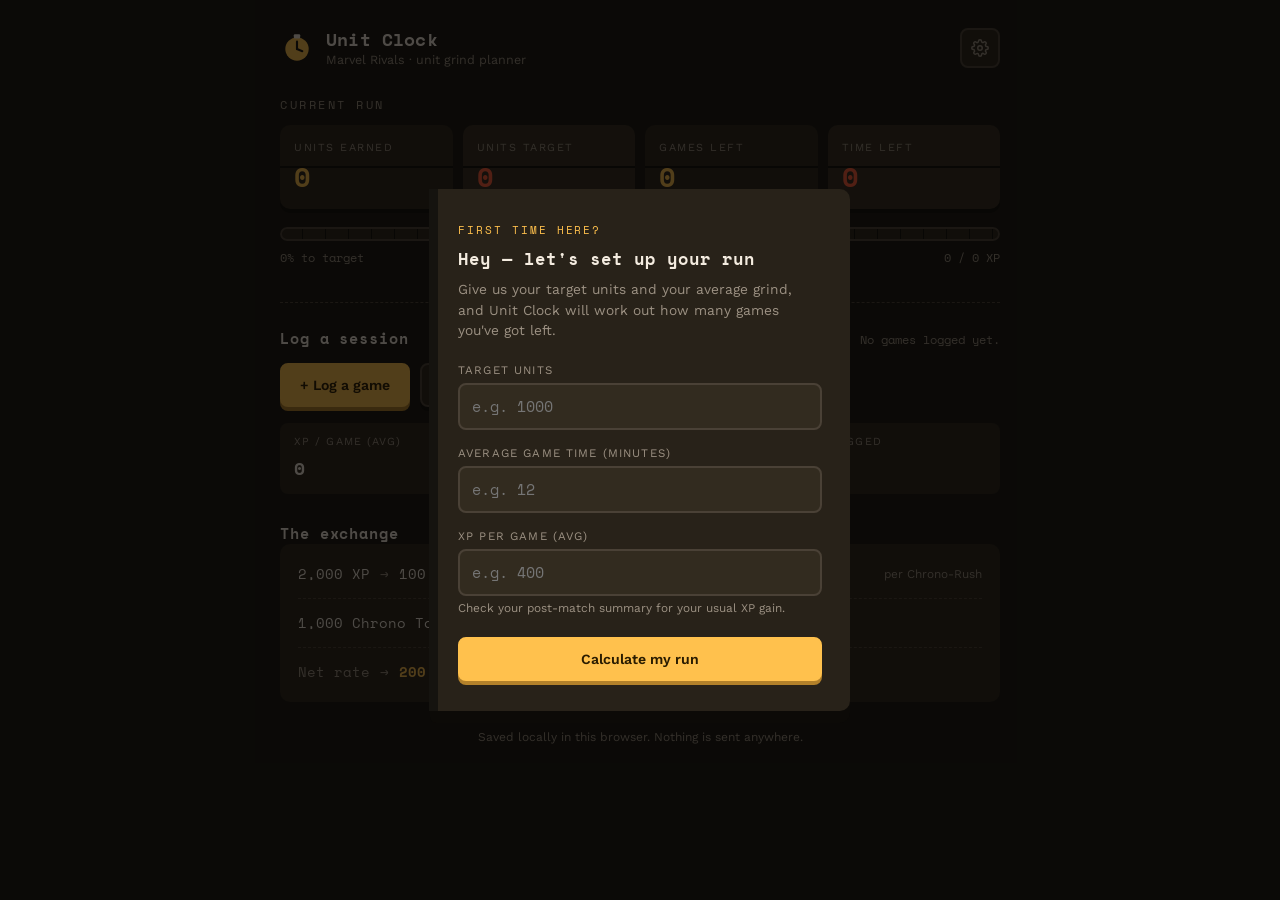
==== index.html @ 7a9c3007 "final files." ====
<!DOCTYPE html>
<html lang="en">
<head>
<meta charset="UTF-8">
<meta name="viewport" content="width=device-width, initial-scale=1.0">
<title>Unit Clock — Marvel Rivals Tracker</title>
<link rel="preconnect" href="https://fonts.googleapis.com">
<link rel="preconnect" href="https://fonts.gstatic.com" crossorigin>
<link href="https://fonts.googleapis.com/css2?family=Space+Mono:wght@400;700&family=Work+Sans:wght@400;500;600;700&display=swap" rel="stylesheet">
<link rel="stylesheet" href="style.css">
</head>
<body>

<div class="page">

  <header class="site-header">
    <div class="brand">
      <svg class="brand-mark" viewBox="0 0 32 32" fill="none" xmlns="http://www.w3.org/2000/svg">
        <circle cx="16" cy="17" r="11" fill="#FFC14D"/>
        <rect x="13" y="3" width="6" height="4" rx="1" fill="#F4ECE0"/>
        <line x1="16" y1="17" x2="16" y2="10" stroke="#15130F" stroke-width="2" stroke-linecap="round"/>
        <line x1="16" y1="17" x2="21" y2="19" stroke="#15130F" stroke-width="2" stroke-linecap="round"/>
      </svg>
      <div class="brand-text">
        <span class="brand-title">Unit Clock</span>
        <span class="brand-sub">Marvel Rivals &middot; unit grind planner</span>
      </div>
    </div>
    <button class="icon-btn" id="settingsBtn" aria-label="Edit your numbers" title="Edit your numbers">
      <svg viewBox="0 0 24 24" fill="none" stroke="currentColor" stroke-width="2" stroke-linecap="round" stroke-linejoin="round">
        <circle cx="12" cy="12" r="3"></circle>
        <path d="M19.4 15a1.65 1.65 0 0 0 .33 1.82l.06.06a2 2 0 1 1-2.83 2.83l-.06-.06a1.65 1.65 0 0 0-1.82-.33 1.65 1.65 0 0 0-1 1.51V21a2 2 0 1 1-4 0v-.09A1.65 1.65 0 0 0 9 19.4a1.65 1.65 0 0 0-1.82.33l-.06.06a2 2 0 1 1-2.83-2.83l.06-.06A1.65 1.65 0 0 0 4.6 15a1.65 1.65 0 0 0-1.51-1H3a2 2 0 1 1 0-4h.09A1.65 1.65 0 0 0 4.6 9a1.65 1.65 0 0 0-.33-1.82l-.06-.06A2 2 0 1 1 7.04 4.29l.06.06A1.65 1.65 0 0 0 9 4.6a1.65 1.65 0 0 0 1-1.51V3a2 2 0 1 1 4 0v.09a1.65 1.65 0 0 0 1 1.51 1.65 1.65 0 0 0 1.82-.33l.06-.06a2 2 0 1 1 2.83 2.83l-.06.06A1.65 1.65 0 0 0 19.4 9a1.65 1.65 0 0 0 1.51 1H21a2 2 0 1 1 0 4h-.09a1.65 1.65 0 0 0-1.51 1z"></path>
      </svg>
    </button>
  </header>

  <section class="board-section">
    <p class="eyebrow">Current run</p>

    <div class="flap-grid">
      <div class="flap-tile">
        <span class="flap-label">Units earned</span>
        <span class="flap-value" id="flapUnitsEarned">0</span>
      </div>
      <div class="flap-tile flap-tile--coral">
        <span class="flap-label">Units target</span>
        <span class="flap-value" id="flapUnitsTarget">0</span>
      </div>
      <div class="flap-tile">
        <span class="flap-label">Games left</span>
        <span class="flap-value" id="flapGamesLeft">0</span>
      </div>
      <div class="flap-tile flap-tile--coral">
        <span class="flap-label">Time left</span>
        <span class="flap-value" id="flapTimeLeft">0</span>
      </div>
    </div>

    <div class="progress-block">
      <div class="progress-track">
        <div class="progress-fill" id="progressFill"></div>
      </div>
      <div class="progress-meta">
        <span id="progressLabel">0% to target</span>
        <span id="progressXp">0 / 0 XP</span>
      </div>
    </div>
  </section>

  <section class="log-section">
    <div class="section-head">
      <h2>Log a session</h2>
      <p id="historyNote">No games logged yet.</p>
    </div>

    <div class="btn-row">
      <button class="btn btn-primary" id="logGameBtn">+ Log a game</button>
      <button class="btn btn-ghost" id="customToggle">Custom XP</button>
      <button class="btn btn-ghost" id="undoBtn" disabled>Undo last</button>
    </div>

    <div class="custom-row hidden" id="customRow">
      <input type="number" id="customXpInput" placeholder="XP earned this game" min="0">
      <button class="btn btn-primary" id="customSubmit">Add</button>
    </div>

    <div class="mini-stats">
      <div class="mini-stat">
        <span class="mini-label">XP / game (avg)</span>
        <span class="mini-value" id="statXpPerGame">0</span>
      </div>
      <div class="mini-stat">
        <span class="mini-label">Chrono tokens earned</span>
        <span class="mini-value mini-value--amber" id="statTokens">0</span>
      </div>
      <div class="mini-stat">
        <span class="mini-label">Games logged</span>
        <span class="mini-value" id="statGamesLogged">0</span>
      </div>
    </div>
  </section>

  <section class="exchange-section">
    <h2>The exchange</h2>
    <div class="ticket">
      <div class="ticket-row">
        <span class="ticket-left">2,000 XP</span>
        <span class="ticket-arrow">→</span>
        <span class="ticket-right">100 Chrono Tokens</span>
        <span class="ticket-note">per Chrono-Rush</span>
      </div>
      <div class="ticket-row">
        <span class="ticket-left">1,000 Chrono Tokens</span>
        <span class="ticket-arrow">→</span>
        <span class="ticket-right">100 Units</span>
        <span class="ticket-note"></span>
      </div>
      <div class="ticket-row ticket-row--total">
        <span class="ticket-left">Net rate</span>
        <span class="ticket-arrow">→</span>
        <span class="ticket-right ticket-right--amber">200 XP = 1 Unit</span>
        <span class="ticket-note"></span>
      </div>
    </div>
  </section>

  <footer class="site-footer">
    Saved locally in this browser. Nothing is sent anywhere.
  </footer>

</div>

<!-- Setup / settings modal -->
<div class="modal-overlay hidden" id="modalOverlay">
  <div class="modal">
    <p class="ticket-tag" id="modalTag">First time here?</p>
    <h2 id="modalTitle">Hey — let's set up your run</h2>
    <p class="modal-lead" id="modalLead">
      Give us your target units and your average grind, and Unit Clock will work out how many games you've got left.
    </p>

    <form id="setupForm">
      <div class="field">
        <label for="targetUnits">Target units</label>
        <input type="number" id="targetUnits" min="1" step="1" placeholder="e.g. 1000" required>
        <p class="error-msg" id="errUnits">Enter a number greater than 0.</p>
      </div>
      <div class="field">
        <label for="avgGameTime">Average game time (minutes)</label>
        <input type="number" id="avgGameTime" min="1" step="0.5" placeholder="e.g. 12" required>
        <p class="error-msg" id="errTime">Enter a number greater than 0.</p>
      </div>
      <div class="field">
        <label for="xpPerGame">XP per game (avg)</label>
        <input type="number" id="xpPerGame" min="1" step="1" placeholder="e.g. 400" required>
        <p class="field-hint">Check your post-match summary for your usual XP gain.</p>
        <p class="error-msg" id="errXp">Enter a number greater than 0.</p>
      </div>

      <div class="modal-actions">
        <button type="button" class="btn btn-ghost hidden" id="cancelSetup">Cancel</button>
        <button type="submit" class="btn btn-primary" id="submitSetup">Calculate my run</button>
      </div>
    </form>
  </div>
</div>

<script src="scripts.js"></script>
</body>
</html>
---- style.css ----
:root{
  --bg: #15130f;
  --tile: #282219;
  --tile-2: #322b1f;
  --seam: #0c0a07;
  --line: #4a4136;
  --cream: #f4ece0;
  --muted: #9c9183;
  --amber: #ffc14d;
  --coral: #ff5d3a;
  --coral-dark: #a8390f;
  --radius: 10px;
}

*{ box-sizing: border-box; }

html, body{ margin:0; padding:0; }

body{
  background: var(--bg);
  color: var(--cream);
  font-family: 'Work Sans', sans-serif;
  -webkit-font-smoothing: antialiased;
  min-height: 100vh;
}

.page{
  max-width: 760px;
  margin: 0 auto;
  padding: 28px 20px 64px;
}

.hidden{ display:none !important; }

/* ---------------- HEADER ---------------- */
.site-header{
  display:flex;
  align-items:center;
  justify-content: space-between;
  gap: 16px;
  margin-bottom: 28px;
}

.brand{
  display:flex;
  align-items:center;
  gap: 12px;
}

.brand-mark{ width: 34px; height: 34px; flex-shrink:0; }

.brand-text{
  display:flex;
  flex-direction: column;
  line-height: 1.3;
}

.brand-title{
  font-family: 'Space Mono', monospace;
  font-weight: 700;
  font-size: 1.15rem;
  letter-spacing: 0.01em;
}

.brand-sub{
  font-size: 0.78rem;
  color: var(--muted);
}

.icon-btn{
  width: 40px;
  height: 40px;
  border-radius: 8px;
  border: 2px solid var(--line);
  background: var(--tile);
  color: var(--muted);
  display:flex;
  align-items:center;
  justify-content:center;
  cursor:pointer;
  transition: border-color 0.15s ease, color 0.15s ease, transform 0.08s ease;
}
.icon-btn:hover{ color: var(--amber); border-color: var(--amber); }
.icon-btn:active{ transform: translateY(1px); }
.icon-btn svg{ width: 18px; height: 18px; }

/* ---------------- BOARD ---------------- */
.eyebrow{
  font-family: 'Space Mono', monospace;
  font-size: 0.72rem;
  letter-spacing: 0.22em;
  text-transform: uppercase;
  color: var(--muted);
  margin: 0 0 12px;
}

.flap-grid{
  display: grid;
  grid-template-columns: repeat(4, 1fr);
  gap: 10px;
  margin-bottom: 18px;
}

@media (max-width: 620px){
  .flap-grid{ grid-template-columns: repeat(2, 1fr); }
}

.flap-tile{
  position: relative;
  background: var(--tile);
  border-radius: var(--radius);
  padding: 16px 14px 18px;
  box-shadow: 0 4px 0 var(--seam);
  overflow: hidden;
}

/* the fold seam, like a real split-flap card */
.flap-tile::after{
  content:'';
  position: absolute;
  left: 0; right: 0; top: 50%;
  height: 2px;
  background: var(--seam);
  transform: translateY(-1px);
}

.flap-tile--coral{ background: var(--tile-2); }

.flap-label{
  display:block;
  font-size: 0.68rem;
  letter-spacing: 0.14em;
  text-transform: uppercase;
  color: var(--muted);
  margin-bottom: 10px;
}

.flap-value{
  display:block;
  font-family: 'Space Mono', monospace;
  font-weight: 700;
  font-size: 1.7rem;
  line-height: 1;
  color: var(--amber);
  transform-origin: 50% 50%;
}

.flap-tile--coral .flap-value{ color: var(--coral); }

@keyframes flapFlip{
  0%   { transform: rotateX(85deg); opacity: 0.25; }
  60%  { transform: rotateX(-8deg); opacity: 1; }
  100% { transform: rotateX(0deg); opacity: 1; }
}
.flap-value.flip{
  animation: flapFlip 0.4s ease-out;
}

/* ---------------- PROGRESS ---------------- */
.progress-block{ margin-bottom: 36px; }

.progress-track{
  position: relative;
  height: 14px;
  border-radius: 7px;
  background: var(--tile);
  background-image: repeating-linear-gradient(
    90deg,
    transparent 0,
    transparent 22px,
    var(--seam) 22px,
    var(--seam) 23px
  );
  overflow: hidden;
  box-shadow: inset 0 0 0 2px var(--line);
}

.progress-fill{
  height: 100%;
  width: 0%;
  background: var(--amber);
  border-radius: 7px;
  transition: width 0.6s cubic-bezier(.22,1,.36,1);
}

.progress-meta{
  display:flex;
  justify-content: space-between;
  margin-top: 8px;
  font-family: 'Space Mono', monospace;
  font-size: 0.75rem;
  color: var(--muted);
}

/* ---------------- SECTIONS ---------------- */
.section-head{
  display:flex;
  align-items: baseline;
  justify-content: space-between;
  gap: 12px;
  flex-wrap: wrap;
  margin-bottom: 14px;
}

h2{
  font-family: 'Space Mono', monospace;
  font-size: 0.95rem;
  letter-spacing: 0.06em;
  margin: 0;
}

.log-section{
  border-top: 1px dashed var(--line);
  padding-top: 24px;
  margin-bottom: 28px;
}

#historyNote{
  font-size: 0.78rem;
  color: var(--muted);
  margin: 0;
  font-family: 'Space Mono', monospace;
}

/* ---------------- BUTTONS ---------------- */
.btn-row{
  display:flex;
  flex-wrap: wrap;
  gap: 10px;
  margin-bottom: 16px;
}

.btn{
  font-family: 'Work Sans', sans-serif;
  font-weight: 600;
  font-size: 0.88rem;
  border: 2px solid var(--line);
  border-radius: 8px;
  padding: 12px 18px;
  background: var(--tile);
  color: var(--cream);
  box-shadow: 0 4px 0 var(--seam);
  cursor: pointer;
  transition: transform 0.08s ease, box-shadow 0.08s ease;
}
.btn:active{ transform: translateY(4px); box-shadow: 0 0 0 var(--seam); }
.btn:disabled{ opacity: 0.4; cursor: not-allowed; }
.btn:disabled:active{ transform:none; box-shadow: 0 4px 0 var(--seam); }

.btn-primary{
  background: var(--amber);
  color: #2a1c00;
  border-color: var(--amber);
  box-shadow: 0 4px 0 #b3812a;
}
.btn-primary:active{ box-shadow: 0 0 0 #b3812a; }

.btn-ghost{ background: var(--tile); color: var(--cream); }

/* ---------------- CUSTOM XP ---------------- */
.custom-row{
  display:flex;
  gap: 10px;
  margin: 0 0 16px;
  max-width: 360px;
}
.custom-row input{ flex: 1; }

input[type="number"]{
  width: 100%;
  background: var(--tile-2);
  border: 2px solid var(--line);
  border-radius: 8px;
  padding: 11px 12px;
  color: var(--cream);
  font-family: 'Space Mono', monospace;
  font-size: 0.92rem;
  outline: none;
  transition: border-color 0.15s ease;
}
input[type="number"]:focus{ border-color: var(--amber); }
input::-webkit-outer-spin-button,
input::-webkit-inner-spin-button{ -webkit-appearance:none; margin:0; }

/* ---------------- MINI STATS ---------------- */
.mini-stats{
  display: grid;
  grid-template-columns: repeat(3, 1fr);
  gap: 10px;
}
@media (max-width: 520px){
  .mini-stats{ grid-template-columns: 1fr; }
}

.mini-stat{
  display:flex;
  flex-direction: column;
  gap: 6px;
  padding: 12px 14px;
  background: var(--tile);
  border-radius: 8px;
}

.mini-label{
  font-size: 0.68rem;
  letter-spacing: 0.1em;
  text-transform: uppercase;
  color: var(--muted);
}

.mini-value{
  font-family: 'Space Mono', monospace;
  font-weight: 700;
  font-size: 1.15rem;
}
.mini-value--amber{ color: var(--amber); }

/* ---------------- EXCHANGE / TICKET ---------------- */
.exchange-section{ margin-bottom: 28px; }

.ticket{
  background: var(--tile);
  border-radius: var(--radius);
  padding: 6px 18px;
}

.ticket-row{
  display:flex;
  align-items: center;
  gap: 10px;
  padding: 14px 0;
  font-family: 'Space Mono', monospace;
  font-size: 0.85rem;
  flex-wrap: wrap;
}
.ticket-row + .ticket-row{ border-top: 1px dashed var(--line); }

.ticket-arrow{ color: var(--muted); }
.ticket-right{ color: var(--cream); }
.ticket-right--amber{ color: var(--amber); font-weight: 700; }

.ticket-note{
  margin-left: auto;
  font-family: 'Work Sans', sans-serif;
  font-size: 0.74rem;
  color: var(--muted);
}

.ticket-row--total .ticket-left{ color: var(--muted); }

/* ---------------- FOOTER ---------------- */
.site-footer{
  text-align:center;
  font-size: 0.75rem;
  color: var(--muted);
}

/* ---------------- MODAL ---------------- */
.modal-overlay{
  position: fixed;
  inset: 0;
  background: rgba(8,7,5,0.7);
  display:flex;
  align-items:center;
  justify-content:center;
  padding: 20px;
  z-index: 50;
}

.modal{
  position: relative;
  background: var(--tile);
  border-radius: 6px var(--radius) var(--radius) 6px;
  padding: 30px 28px;
  max-width: 420px;
  width: 100%;
  box-shadow: 0 12px 0 var(--seam);
}

/* torn-ticket edge on the left side of the modal */
.modal::before{
  content:'';
  position: absolute;
  top: 0; bottom: 0; left: -1px;
  width: 18px;
  background-image: radial-gradient(circle at 0 9px, transparent 9px, var(--bg) 9.5px);
  background-size: 18px 22px;
  background-repeat: repeat-y;
  background-position: -9px 0;
}

.ticket-tag{
  display:inline-block;
  font-family: 'Space Mono', monospace;
  font-size: 0.68rem;
  letter-spacing: 0.18em;
  text-transform: uppercase;
  color: var(--amber);
  margin: 0 0 8px;
}

.modal h2{
  font-size: 1.05rem;
  margin: 0 0 8px;
}

.modal-lead{
  color: var(--muted);
  font-size: 0.86rem;
  line-height: 1.5;
  margin: 0 0 22px;
}

.field{ margin-bottom: 16px; }

.field label{
  display:block;
  font-size: 0.72rem;
  letter-spacing: 0.1em;
  text-transform: uppercase;
  color: var(--muted);
  margin-bottom: 6px;
}

.field-hint{
  font-size: 0.74rem;
  color: var(--muted);
  margin: 5px 0 0;
}

.error-msg{
  color: var(--coral);
  font-size: 0.76rem;
  margin: 5px 0 0;
  display: none;
}

.modal-actions{
  display:flex;
  gap: 10px;
  margin-top: 22px;
}
.modal-actions .btn{ flex:1; text-align:center; }
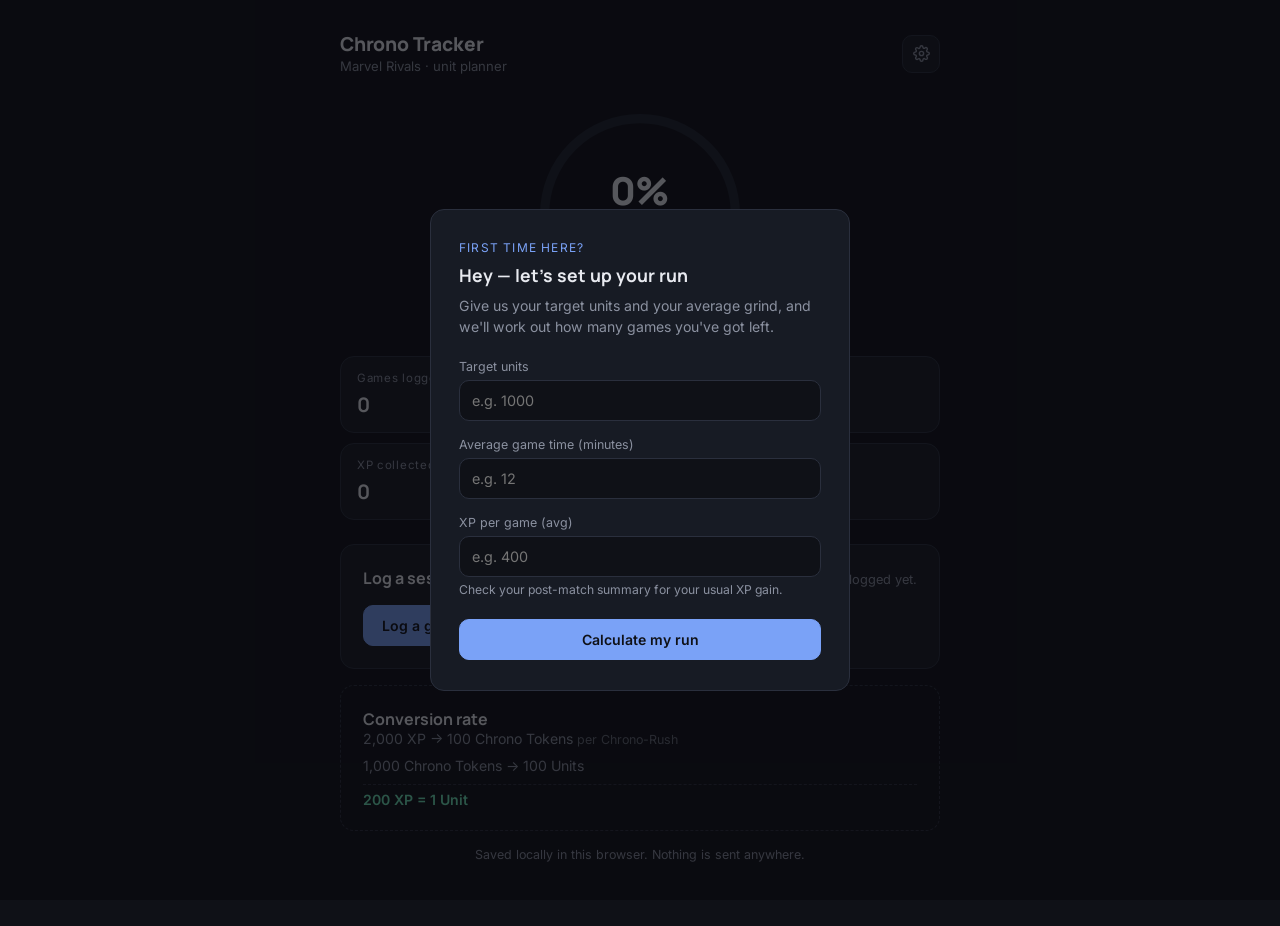
==== commit fd32387e: "introduction new files" ====
--- a/index.html
+++ b/index.html
@@ -3,10 +3,10 @@
 <head>
 <meta charset="UTF-8">
 <meta name="viewport" content="width=device-width, initial-scale=1.0">
-<title>Unit Clock — Marvel Rivals Tracker</title>
+<title>Chrono Tracker — Marvel Rivals</title>
 <link rel="preconnect" href="https://fonts.googleapis.com">
 <link rel="preconnect" href="https://fonts.gstatic.com" crossorigin>
-<link href="https://fonts.googleapis.com/css2?family=Space+Mono:wght@400;700&family=Work+Sans:wght@400;500;600;700&display=swap" rel="stylesheet">
+<link href="https://fonts.googleapis.com/css2?family=Manrope:wght@400;500;600;700;800&family=Inter:wght@400;500;600&display=swap" rel="stylesheet">
 <link rel="stylesheet" href="style.css">
 </head>
 <body>
@@ -15,16 +15,8 @@
 
   <header class="site-header">
     <div class="brand">
-      <svg class="brand-mark" viewBox="0 0 32 32" fill="none" xmlns="http://www.w3.org/2000/svg">
-        <circle cx="16" cy="17" r="11" fill="#FFC14D"/>
-        <rect x="13" y="3" width="6" height="4" rx="1" fill="#F4ECE0"/>
-        <line x1="16" y1="17" x2="16" y2="10" stroke="#15130F" stroke-width="2" stroke-linecap="round"/>
-        <line x1="16" y1="17" x2="21" y2="19" stroke="#15130F" stroke-width="2" stroke-linecap="round"/>
-      </svg>
-      <div class="brand-text">
-        <span class="brand-title">Unit Clock</span>
-        <span class="brand-sub">Marvel Rivals &middot; unit grind planner</span>
-      </div>
+      <span class="brand-title">Chrono Tracker</span>
+      <span class="brand-sub">Marvel Rivals &middot; unit planner</span>
     </div>
     <button class="icon-btn" id="settingsBtn" aria-label="Edit your numbers" title="Edit your numbers">
       <svg viewBox="0 0 24 24" fill="none" stroke="currentColor" stroke-width="2" stroke-linecap="round" stroke-linejoin="round">
@@ -34,47 +26,61 @@
     </button>
   </header>
 
-  <section class="board-section">
-    <p class="eyebrow">Current run</p>
-
-    <div class="flap-grid">
-      <div class="flap-tile">
-        <span class="flap-label">Units earned</span>
-        <span class="flap-value" id="flapUnitsEarned">0</span>
-      </div>
-      <div class="flap-tile flap-tile--coral">
-        <span class="flap-label">Units target</span>
-        <span class="flap-value" id="flapUnitsTarget">0</span>
-      </div>
-      <div class="flap-tile">
-        <span class="flap-label">Games left</span>
-        <span class="flap-value" id="flapGamesLeft">0</span>
-      </div>
-      <div class="flap-tile flap-tile--coral">
-        <span class="flap-label">Time left</span>
-        <span class="flap-value" id="flapTimeLeft">0</span>
-      </div>
-    </div>
-
-    <div class="progress-block">
-      <div class="progress-track">
-        <div class="progress-fill" id="progressFill"></div>
-      </div>
-      <div class="progress-meta">
-        <span id="progressLabel">0% to target</span>
-        <span id="progressXp">0 / 0 XP</span>
+  <section class="hero">
+    <div class="ring-wrap">
+      <svg viewBox="0 0 240 240">
+        <defs>
+          <linearGradient id="ringGradient" x1="0%" y1="0%" x2="100%" y2="100%">
+            <stop offset="0%" stop-color="#7aa2f7"/>
+            <stop offset="100%" stop-color="#6ee7b7"/>
+          </linearGradient>
+        </defs>
+        <circle class="ring-track" cx="120" cy="120" r="104"></circle>
+        <circle class="ring-progress" id="ringProgress" cx="120" cy="120" r="104"></circle>
+      </svg>
+      <div class="ring-center">
+        <span class="ring-pct" id="pctValue">0%</span>
+        <span class="ring-label">to target</span>
+        <span class="ring-units" id="unitsReadout">0 / 0 units</span>
       </div>
     </div>
   </section>
 
-  <section class="log-section">
-    <div class="section-head">
+  <section class="stats-grid">
+    <div class="stat">
+      <span class="stat-label">Games logged</span>
+      <span class="stat-value" id="statGamesLogged">0</span>
+    </div>
+    <div class="stat">
+      <span class="stat-label">Games left</span>
+      <span class="stat-value" id="statGamesToGo">0</span>
+    </div>
+    <div class="stat">
+      <span class="stat-label">Time left</span>
+      <span class="stat-value" id="statTimeRemaining">0</span>
+    </div>
+    <div class="stat">
+      <span class="stat-label">XP collected</span>
+      <span class="stat-value" id="statXp">0</span>
+    </div>
+    <div class="stat">
+      <span class="stat-label">Chrono tokens</span>
+      <span class="stat-value stat-value--accent" id="statTokens">0</span>
+    </div>
+    <div class="stat">
+      <span class="stat-label">XP / game</span>
+      <span class="stat-value" id="statXpPerGame">0</span>
+    </div>
+  </section>
+
+  <section class="panel">
+    <div class="panel-head">
       <h2>Log a session</h2>
       <p id="historyNote">No games logged yet.</p>
     </div>
 
     <div class="btn-row">
-      <button class="btn btn-primary" id="logGameBtn">+ Log a game</button>
+      <button class="btn btn-primary" id="logGameBtn">Log a game</button>
       <button class="btn btn-ghost" id="customToggle">Custom XP</button>
       <button class="btn btn-ghost" id="undoBtn" disabled>Undo last</button>
     </div>
@@ -83,45 +89,13 @@
       <input type="number" id="customXpInput" placeholder="XP earned this game" min="0">
       <button class="btn btn-primary" id="customSubmit">Add</button>
     </div>
-
-    <div class="mini-stats">
-      <div class="mini-stat">
-        <span class="mini-label">XP / game (avg)</span>
-        <span class="mini-value" id="statXpPerGame">0</span>
-      </div>
-      <div class="mini-stat">
-        <span class="mini-label">Chrono tokens earned</span>
-        <span class="mini-value mini-value--amber" id="statTokens">0</span>
-      </div>
-      <div class="mini-stat">
-        <span class="mini-label">Games logged</span>
-        <span class="mini-value" id="statGamesLogged">0</span>
-      </div>
-    </div>
   </section>
 
-  <section class="exchange-section">
-    <h2>The exchange</h2>
-    <div class="ticket">
-      <div class="ticket-row">
-        <span class="ticket-left">2,000 XP</span>
-        <span class="ticket-arrow">→</span>
-        <span class="ticket-right">100 Chrono Tokens</span>
-        <span class="ticket-note">per Chrono-Rush</span>
-      </div>
-      <div class="ticket-row">
-        <span class="ticket-left">1,000 Chrono Tokens</span>
-        <span class="ticket-arrow">→</span>
-        <span class="ticket-right">100 Units</span>
-        <span class="ticket-note"></span>
-      </div>
-      <div class="ticket-row ticket-row--total">
-        <span class="ticket-left">Net rate</span>
-        <span class="ticket-arrow">→</span>
-        <span class="ticket-right ticket-right--amber">200 XP = 1 Unit</span>
-        <span class="ticket-note"></span>
-      </div>
-    </div>
+  <section class="panel panel--quiet">
+    <h2>Conversion rate</h2>
+    <p class="exchange-line">2,000 XP &rarr; 100 Chrono Tokens <span class="exchange-note">per Chrono-Rush</span></p>
+    <p class="exchange-line">1,000 Chrono Tokens &rarr; 100 Units</p>
+    <p class="exchange-line exchange-line--total">200 XP = 1 Unit</p>
   </section>
 
   <footer class="site-footer">
@@ -133,10 +107,10 @@
 <!-- Setup / settings modal -->
 <div class="modal-overlay hidden" id="modalOverlay">
   <div class="modal">
-    <p class="ticket-tag" id="modalTag">First time here?</p>
+    <p class="modal-tag" id="modalTag">First time here?</p>
     <h2 id="modalTitle">Hey — let's set up your run</h2>
     <p class="modal-lead" id="modalLead">
-      Give us your target units and your average grind, and Unit Clock will work out how many games you've got left.
+      Give us your target units and your average grind, and we'll work out how many games you've got left.
     </p>
 
     <form id="setupForm">
@@ -165,6 +139,6 @@
   </div>
 </div>
 
-<script src="scripts.js"></script>
+<script src="script.js"></script>
 </body>
-</html>
+</html>
--- a/style.css
+++ b/style.css
@@ -1,33 +1,30 @@
 :root{
-  --bg: #15130f;
-  --tile: #282219;
-  --tile-2: #322b1f;
-  --seam: #0c0a07;
-  --line: #4a4136;
-  --cream: #f4ece0;
-  --muted: #9c9183;
-  --amber: #ffc14d;
-  --coral: #ff5d3a;
-  --coral-dark: #a8390f;
-  --radius: 10px;
+  --bg: #0f1117;
+  --surface: #171b24;
+  --surface-2: #1e2330;
+  --border: #2a2f3d;
+  --text: #e8eaf0;
+  --muted: #8b91a0;
+  --blue: #7aa2f7;
+  --mint: #6ee7b7;
+  --radius: 14px;
 }
 
 *{ box-sizing: border-box; }
-
 html, body{ margin:0; padding:0; }
 
 body{
   background: var(--bg);
-  color: var(--cream);
-  font-family: 'Work Sans', sans-serif;
+  color: var(--text);
+  font-family: 'Inter', sans-serif;
   -webkit-font-smoothing: antialiased;
   min-height: 100vh;
 }
 
 .page{
-  max-width: 760px;
+  max-width: 640px;
   margin: 0 auto;
-  padding: 28px 20px 64px;
+  padding: 32px 20px 64px;
 }
 
 .hidden{ display:none !important; }
@@ -41,185 +38,166 @@
   margin-bottom: 28px;
 }
 
-.brand{
-  display:flex;
-  align-items:center;
-  gap: 12px;
-}
-
-.brand-mark{ width: 34px; height: 34px; flex-shrink:0; }
-
-.brand-text{
-  display:flex;
-  flex-direction: column;
-  line-height: 1.3;
-}
+.brand{ display:flex; flex-direction: column; line-height: 1.35; }
 
 .brand-title{
-  font-family: 'Space Mono', monospace;
-  font-weight: 700;
-  font-size: 1.15rem;
-  letter-spacing: 0.01em;
+  font-family: 'Manrope', sans-serif;
+  font-weight: 800;
+  font-size: 1.2rem;
+  letter-spacing: -0.01em;
 }
 
 .brand-sub{
-  font-size: 0.78rem;
+  font-size: 0.82rem;
   color: var(--muted);
 }
 
 .icon-btn{
-  width: 40px;
-  height: 40px;
-  border-radius: 8px;
-  border: 2px solid var(--line);
-  background: var(--tile);
+  width: 38px;
+  height: 38px;
+  border-radius: 10px;
+  border: 1px solid var(--border);
+  background: var(--surface);
   color: var(--muted);
   display:flex;
   align-items:center;
   justify-content:center;
   cursor:pointer;
-  transition: border-color 0.15s ease, color 0.15s ease, transform 0.08s ease;
-}
-.icon-btn:hover{ color: var(--amber); border-color: var(--amber); }
-.icon-btn:active{ transform: translateY(1px); }
-.icon-btn svg{ width: 18px; height: 18px; }
-
-/* ---------------- BOARD ---------------- */
-.eyebrow{
-  font-family: 'Space Mono', monospace;
+  transition: border-color 0.15s ease, color 0.15s ease, background 0.15s ease;
+}
+.icon-btn:hover{ color: var(--blue); border-color: var(--blue); }
+.icon-btn svg{ width: 17px; height: 17px; }
+
+/* ---------------- HERO / RING ---------------- */
+.hero{
+  display:flex;
+  justify-content: center;
+  margin-bottom: 32px;
+}
+
+.ring-wrap{
+  position: relative;
+  width: 220px;
+  height: 220px;
+}
+
+.ring-wrap svg{ width:100%; height:100%; transform: rotate(-90deg); }
+
+.ring-track{
+  fill:none;
+  stroke: var(--surface-2);
+  stroke-width: 10;
+}
+
+.ring-progress{
+  fill:none;
+  stroke: url(#ringGradient);
+  stroke-width: 10;
+  stroke-linecap: round;
+  stroke-dasharray: 653.45;
+  stroke-dashoffset: 653.45;
+  transition: stroke-dashoffset 0.7s cubic-bezier(.22,1,.36,1);
+}
+
+.ring-center{
+  position:absolute;
+  inset:0;
+  display:flex;
+  flex-direction:column;
+  align-items:center;
+  justify-content:center;
+}
+
+.ring-pct{
+  font-family: 'Manrope', sans-serif;
+  font-weight: 800;
+  font-size: 2.4rem;
+  letter-spacing: -0.02em;
+}
+
+.ring-label{
+  margin-top: 2px;
+  font-size: 0.75rem;
+  letter-spacing: 0.08em;
+  text-transform: uppercase;
+  color: var(--muted);
+}
+
+.ring-units{
+  margin-top: 14px;
+  font-size: 0.85rem;
+  color: var(--text);
+}
+
+/* ---------------- STATS ---------------- */
+.stats-grid{
+  display: grid;
+  grid-template-columns: repeat(3, 1fr);
+  gap: 10px;
+  margin-bottom: 24px;
+}
+@media (max-width: 520px){
+  .stats-grid{ grid-template-columns: repeat(2, 1fr); }
+}
+
+.stat{
+  background: var(--surface);
+  border: 1px solid var(--border);
+  border-radius: var(--radius);
+  padding: 14px 16px;
+  display:flex;
+  flex-direction: column;
+  gap: 6px;
+}
+
+.stat-label{
   font-size: 0.72rem;
-  letter-spacing: 0.22em;
-  text-transform: uppercase;
-  color: var(--muted);
-  margin: 0 0 12px;
-}
-
-.flap-grid{
-  display: grid;
-  grid-template-columns: repeat(4, 1fr);
-  gap: 10px;
-  margin-bottom: 18px;
-}
-
-@media (max-width: 620px){
-  .flap-grid{ grid-template-columns: repeat(2, 1fr); }
-}
-
-.flap-tile{
-  position: relative;
-  background: var(--tile);
+  letter-spacing: 0.06em;
+  color: var(--muted);
+}
+
+.stat-value{
+  font-family: 'Manrope', sans-serif;
+  font-weight: 700;
+  font-size: 1.25rem;
+}
+
+.stat-value--accent{ color: var(--mint); }
+
+/* ---------------- PANELS ---------------- */
+.panel{
+  background: var(--surface);
+  border: 1px solid var(--border);
   border-radius: var(--radius);
-  padding: 16px 14px 18px;
-  box-shadow: 0 4px 0 var(--seam);
-  overflow: hidden;
-}
-
-/* the fold seam, like a real split-flap card */
-.flap-tile::after{
-  content:'';
-  position: absolute;
-  left: 0; right: 0; top: 50%;
-  height: 2px;
-  background: var(--seam);
-  transform: translateY(-1px);
-}
-
-.flap-tile--coral{ background: var(--tile-2); }
-
-.flap-label{
-  display:block;
-  font-size: 0.68rem;
-  letter-spacing: 0.14em;
-  text-transform: uppercase;
-  color: var(--muted);
-  margin-bottom: 10px;
-}
-
-.flap-value{
-  display:block;
-  font-family: 'Space Mono', monospace;
-  font-weight: 700;
-  font-size: 1.7rem;
-  line-height: 1;
-  color: var(--amber);
-  transform-origin: 50% 50%;
-}
-
-.flap-tile--coral .flap-value{ color: var(--coral); }
-
-@keyframes flapFlip{
-  0%   { transform: rotateX(85deg); opacity: 0.25; }
-  60%  { transform: rotateX(-8deg); opacity: 1; }
-  100% { transform: rotateX(0deg); opacity: 1; }
-}
-.flap-value.flip{
-  animation: flapFlip 0.4s ease-out;
-}
-
-/* ---------------- PROGRESS ---------------- */
-.progress-block{ margin-bottom: 36px; }
-
-.progress-track{
-  position: relative;
-  height: 14px;
-  border-radius: 7px;
-  background: var(--tile);
-  background-image: repeating-linear-gradient(
-    90deg,
-    transparent 0,
-    transparent 22px,
-    var(--seam) 22px,
-    var(--seam) 23px
-  );
-  overflow: hidden;
-  box-shadow: inset 0 0 0 2px var(--line);
-}
-
-.progress-fill{
-  height: 100%;
-  width: 0%;
-  background: var(--amber);
-  border-radius: 7px;
-  transition: width 0.6s cubic-bezier(.22,1,.36,1);
-}
-
-.progress-meta{
-  display:flex;
-  justify-content: space-between;
-  margin-top: 8px;
-  font-family: 'Space Mono', monospace;
-  font-size: 0.75rem;
-  color: var(--muted);
-}
-
-/* ---------------- SECTIONS ---------------- */
-.section-head{
+  padding: 22px;
+  margin-bottom: 16px;
+}
+
+.panel--quiet{
+  background: transparent;
+  border: 1px dashed var(--border);
+}
+
+.panel-head{
   display:flex;
   align-items: baseline;
   justify-content: space-between;
   gap: 12px;
   flex-wrap: wrap;
-  margin-bottom: 14px;
+  margin-bottom: 16px;
 }
 
 h2{
-  font-family: 'Space Mono', monospace;
-  font-size: 0.95rem;
-  letter-spacing: 0.06em;
+  font-family: 'Manrope', sans-serif;
+  font-size: 1rem;
+  font-weight: 700;
   margin: 0;
 }
 
-.log-section{
-  border-top: 1px dashed var(--line);
-  padding-top: 24px;
-  margin-bottom: 28px;
-}
-
 #historyNote{
-  font-size: 0.78rem;
+  font-size: 0.8rem;
   color: var(--muted);
   margin: 0;
-  font-family: 'Space Mono', monospace;
 }
 
 /* ---------------- BUTTONS ---------------- */
@@ -227,139 +205,90 @@
   display:flex;
   flex-wrap: wrap;
   gap: 10px;
-  margin-bottom: 16px;
 }
 
 .btn{
-  font-family: 'Work Sans', sans-serif;
+  font-family: 'Inter', sans-serif;
   font-weight: 600;
   font-size: 0.88rem;
-  border: 2px solid var(--line);
-  border-radius: 8px;
-  padding: 12px 18px;
-  background: var(--tile);
-  color: var(--cream);
-  box-shadow: 0 4px 0 var(--seam);
+  border: 1px solid var(--border);
+  border-radius: 10px;
+  padding: 11px 18px;
+  background: var(--surface-2);
+  color: var(--text);
   cursor: pointer;
-  transition: transform 0.08s ease, box-shadow 0.08s ease;
-}
-.btn:active{ transform: translateY(4px); box-shadow: 0 0 0 var(--seam); }
+  transition: background 0.15s ease, border-color 0.15s ease, opacity 0.15s ease;
+}
+.btn:hover{ border-color: var(--blue); }
 .btn:disabled{ opacity: 0.4; cursor: not-allowed; }
-.btn:disabled:active{ transform:none; box-shadow: 0 4px 0 var(--seam); }
+.btn:disabled:hover{ border-color: var(--border); }
 
 .btn-primary{
-  background: var(--amber);
-  color: #2a1c00;
-  border-color: var(--amber);
-  box-shadow: 0 4px 0 #b3812a;
-}
-.btn-primary:active{ box-shadow: 0 0 0 #b3812a; }
-
-.btn-ghost{ background: var(--tile); color: var(--cream); }
+  background: var(--blue);
+  color: #0f1117;
+  border-color: var(--blue);
+}
+.btn-primary:hover{ opacity: 0.9; border-color: var(--blue); }
+
+.btn-ghost{ background: var(--surface-2); }
 
 /* ---------------- CUSTOM XP ---------------- */
 .custom-row{
   display:flex;
   gap: 10px;
-  margin: 0 0 16px;
+  margin-top: 16px;
   max-width: 360px;
 }
 .custom-row input{ flex: 1; }
 
 input[type="number"]{
   width: 100%;
-  background: var(--tile-2);
-  border: 2px solid var(--line);
-  border-radius: 8px;
+  background: var(--bg);
+  border: 1px solid var(--border);
+  border-radius: 10px;
   padding: 11px 12px;
-  color: var(--cream);
-  font-family: 'Space Mono', monospace;
-  font-size: 0.92rem;
+  color: var(--text);
+  font-family: 'Inter', sans-serif;
+  font-size: 0.9rem;
   outline: none;
   transition: border-color 0.15s ease;
 }
-input[type="number"]:focus{ border-color: var(--amber); }
+input[type="number"]:focus{ border-color: var(--blue); }
 input::-webkit-outer-spin-button,
 input::-webkit-inner-spin-button{ -webkit-appearance:none; margin:0; }
 
-/* ---------------- MINI STATS ---------------- */
-.mini-stats{
-  display: grid;
-  grid-template-columns: repeat(3, 1fr);
-  gap: 10px;
-}
-@media (max-width: 520px){
-  .mini-stats{ grid-template-columns: 1fr; }
-}
-
-.mini-stat{
-  display:flex;
-  flex-direction: column;
-  gap: 6px;
-  padding: 12px 14px;
-  background: var(--tile);
-  border-radius: 8px;
-}
-
-.mini-label{
-  font-size: 0.68rem;
-  letter-spacing: 0.1em;
-  text-transform: uppercase;
-  color: var(--muted);
-}
-
-.mini-value{
-  font-family: 'Space Mono', monospace;
-  font-weight: 700;
-  font-size: 1.15rem;
-}
-.mini-value--amber{ color: var(--amber); }
-
-/* ---------------- EXCHANGE / TICKET ---------------- */
-.exchange-section{ margin-bottom: 28px; }
-
-.ticket{
-  background: var(--tile);
-  border-radius: var(--radius);
-  padding: 6px 18px;
-}
-
-.ticket-row{
-  display:flex;
-  align-items: center;
-  gap: 10px;
-  padding: 14px 0;
-  font-family: 'Space Mono', monospace;
-  font-size: 0.85rem;
-  flex-wrap: wrap;
-}
-.ticket-row + .ticket-row{ border-top: 1px dashed var(--line); }
-
-.ticket-arrow{ color: var(--muted); }
-.ticket-right{ color: var(--cream); }
-.ticket-right--amber{ color: var(--amber); font-weight: 700; }
-
-.ticket-note{
-  margin-left: auto;
-  font-family: 'Work Sans', sans-serif;
-  font-size: 0.74rem;
-  color: var(--muted);
-}
-
-.ticket-row--total .ticket-left{ color: var(--muted); }
+/* ---------------- EXCHANGE ---------------- */
+.exchange-line{
+  font-size: 0.88rem;
+  color: var(--muted);
+  margin: 0 0 10px;
+}
+.exchange-line:last-child{ margin-bottom: 0; }
+.exchange-note{
+  font-size: 0.78rem;
+  color: var(--muted);
+  opacity: 0.7;
+}
+.exchange-line--total{
+  color: var(--mint);
+  font-weight: 600;
+  padding-top: 6px;
+  border-top: 1px dashed var(--border);
+}
 
 /* ---------------- FOOTER ---------------- */
 .site-footer{
   text-align:center;
-  font-size: 0.75rem;
-  color: var(--muted);
+  font-size: 0.78rem;
+  color: var(--muted);
+  margin-top: 8px;
 }
 
 /* ---------------- MODAL ---------------- */
 .modal-overlay{
   position: fixed;
   inset: 0;
-  background: rgba(8,7,5,0.7);
+  background: rgba(8,9,13,0.65);
   display:flex;
   align-items:center;
   justify-content:center;
@@ -368,45 +297,27 @@
 }
 
 .modal{
-  position: relative;
-  background: var(--tile);
-  border-radius: 6px var(--radius) var(--radius) 6px;
+  background: var(--surface);
+  border: 1px solid var(--border);
+  border-radius: var(--radius);
   padding: 30px 28px;
   max-width: 420px;
   width: 100%;
-  box-shadow: 0 12px 0 var(--seam);
-}
-
-/* torn-ticket edge on the left side of the modal */
-.modal::before{
-  content:'';
-  position: absolute;
-  top: 0; bottom: 0; left: -1px;
-  width: 18px;
-  background-image: radial-gradient(circle at 0 9px, transparent 9px, var(--bg) 9.5px);
-  background-size: 18px 22px;
-  background-repeat: repeat-y;
-  background-position: -9px 0;
-}
-
-.ticket-tag{
-  display:inline-block;
-  font-family: 'Space Mono', monospace;
-  font-size: 0.68rem;
-  letter-spacing: 0.18em;
+}
+
+.modal-tag{
+  font-size: 0.75rem;
+  letter-spacing: 0.1em;
   text-transform: uppercase;
-  color: var(--amber);
+  color: var(--blue);
   margin: 0 0 8px;
 }
 
-.modal h2{
-  font-size: 1.05rem;
-  margin: 0 0 8px;
-}
+.modal h2{ margin: 0 0 8px; font-size: 1.1rem; }
 
 .modal-lead{
   color: var(--muted);
-  font-size: 0.86rem;
+  font-size: 0.88rem;
   line-height: 1.5;
   margin: 0 0 22px;
 }
@@ -415,22 +326,20 @@
 
 .field label{
   display:block;
-  font-size: 0.72rem;
-  letter-spacing: 0.1em;
-  text-transform: uppercase;
+  font-size: 0.78rem;
   color: var(--muted);
   margin-bottom: 6px;
 }
 
 .field-hint{
-  font-size: 0.74rem;
+  font-size: 0.76rem;
   color: var(--muted);
   margin: 5px 0 0;
 }
 
 .error-msg{
-  color: var(--coral);
-  font-size: 0.76rem;
+  color: #f5a3a3;
+  font-size: 0.78rem;
   margin: 5px 0 0;
   display: none;
 }
@@ -440,4 +349,4 @@
   gap: 10px;
   margin-top: 22px;
 }
-.modal-actions .btn{ flex:1; text-align:center; }
+.modal-actions .btn{ flex:1; text-align:center; }
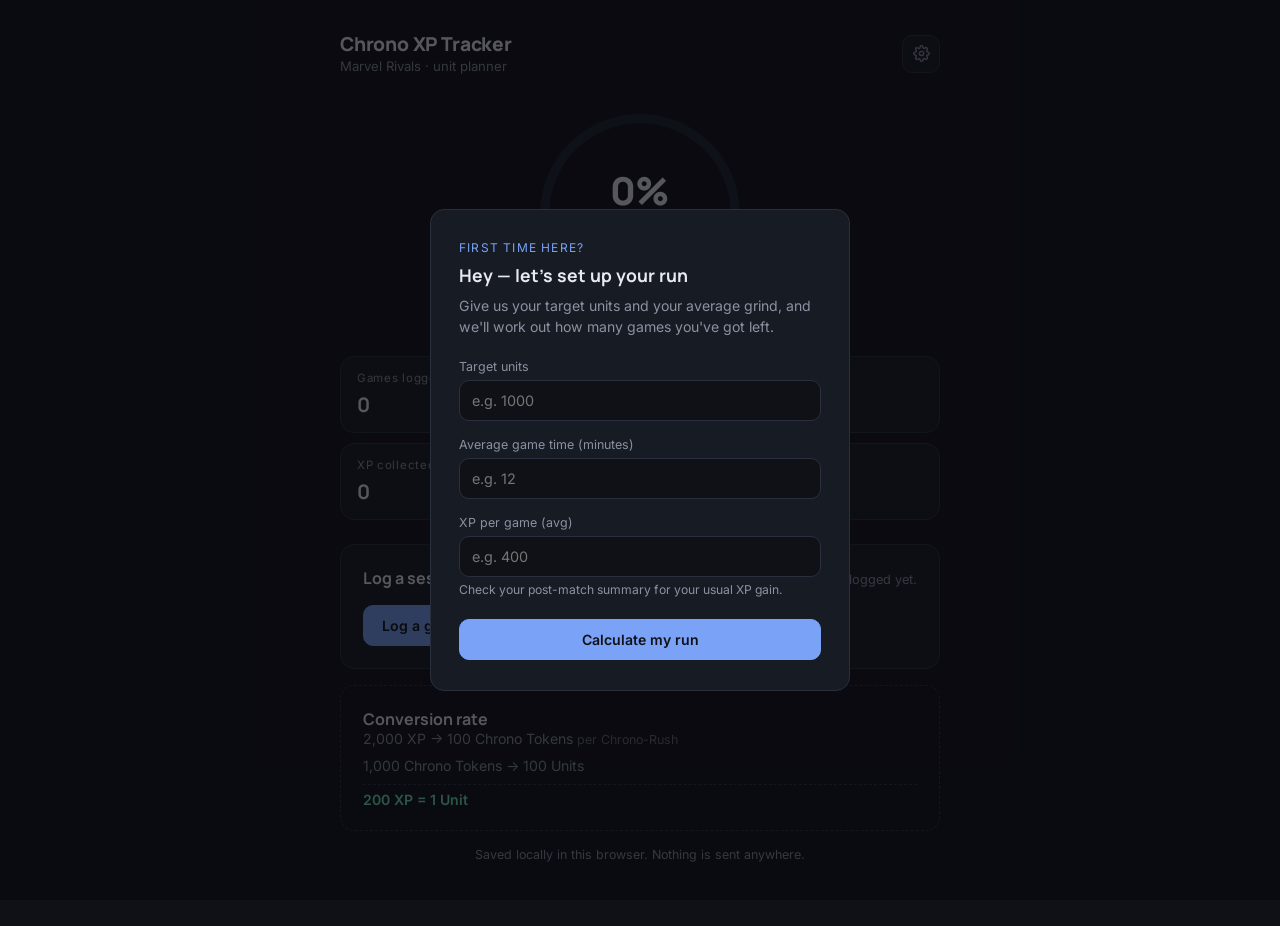
==== commit 303c9946: "change brand-title" ====
--- a/index.html
+++ b/index.html
@@ -15,7 +15,7 @@
 
   <header class="site-header">
     <div class="brand">
-      <span class="brand-title">Chrono Tracker</span>
+      <span class="brand-title">Chrono XP Tracker</span>
       <span class="brand-sub">Marvel Rivals &middot; unit planner</span>
     </div>
     <button class="icon-btn" id="settingsBtn" aria-label="Edit your numbers" title="Edit your numbers">
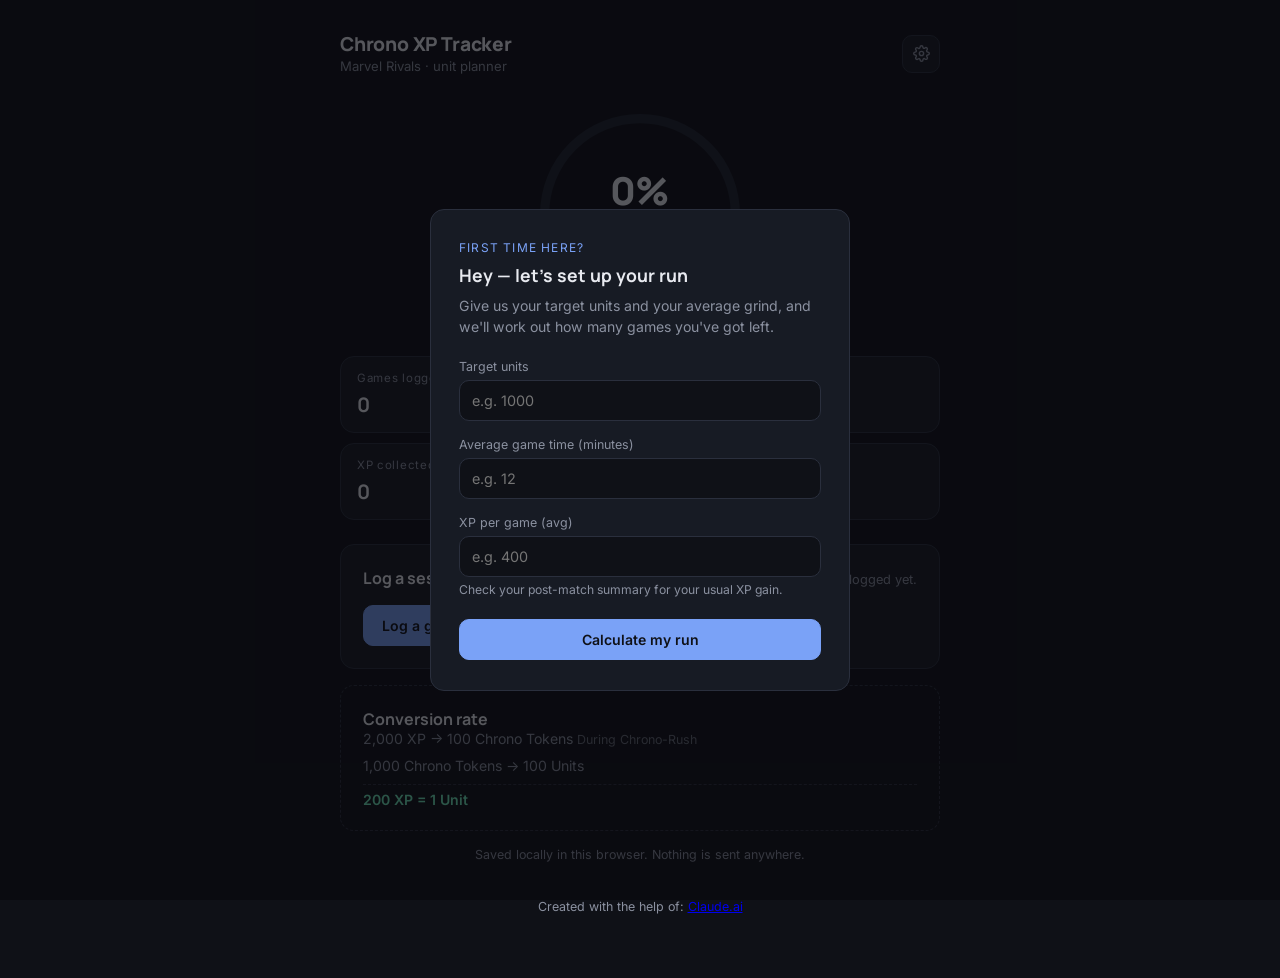
==== commit 2d4207d1: "added info" ====
--- a/index.html
+++ b/index.html
@@ -3,11 +3,12 @@
 <head>
 <meta charset="UTF-8">
 <meta name="viewport" content="width=device-width, initial-scale=1.0">
-<title>Chrono Tracker — Marvel Rivals</title>
+<title>Chrono XP Tracker</title>
 <link rel="preconnect" href="https://fonts.googleapis.com">
 <link rel="preconnect" href="https://fonts.gstatic.com" crossorigin>
 <link href="https://fonts.googleapis.com/css2?family=Manrope:wght@400;500;600;700;800&family=Inter:wght@400;500;600&display=swap" rel="stylesheet">
 <link rel="stylesheet" href="style.css">
+<link rel="icon" href="https://raw.githubusercontent.com/Rensoraa/marvel/refs/heads/main/favicon.ico" type="image/x-icon">
 </head>
 <body>
 
@@ -93,13 +94,13 @@
 
   <section class="panel panel--quiet">
     <h2>Conversion rate</h2>
-    <p class="exchange-line">2,000 XP &rarr; 100 Chrono Tokens <span class="exchange-note">per Chrono-Rush</span></p>
+    <p class="exchange-line">2,000 XP &rarr; 100 Chrono Tokens <span class="exchange-note">During Chrono-Rush</span></p>
     <p class="exchange-line">1,000 Chrono Tokens &rarr; 100 Units</p>
     <p class="exchange-line exchange-line--total">200 XP = 1 Unit</p>
   </section>
 
   <footer class="site-footer">
-    Saved locally in this browser. Nothing is sent anywhere.
+    Saved locally in this browser. Nothing is sent anywhere.<div style="height: 3em;"></div>Created with the help of: <a href="https://claude.ai/new" target="_blank" rel="noopener">Claude.ai</a>
   </footer>
 
 </div>
@@ -108,7 +109,7 @@
 <div class="modal-overlay hidden" id="modalOverlay">
   <div class="modal">
     <p class="modal-tag" id="modalTag">First time here?</p>
-    <h2 id="modalTitle">Hey — let's set up your run</h2>
+    <h2 id="modalTitle">Hey - let's set up your run</h2>
     <p class="modal-lead" id="modalLead">
       Give us your target units and your average grind, and we'll work out how many games you've got left.
     </p>
